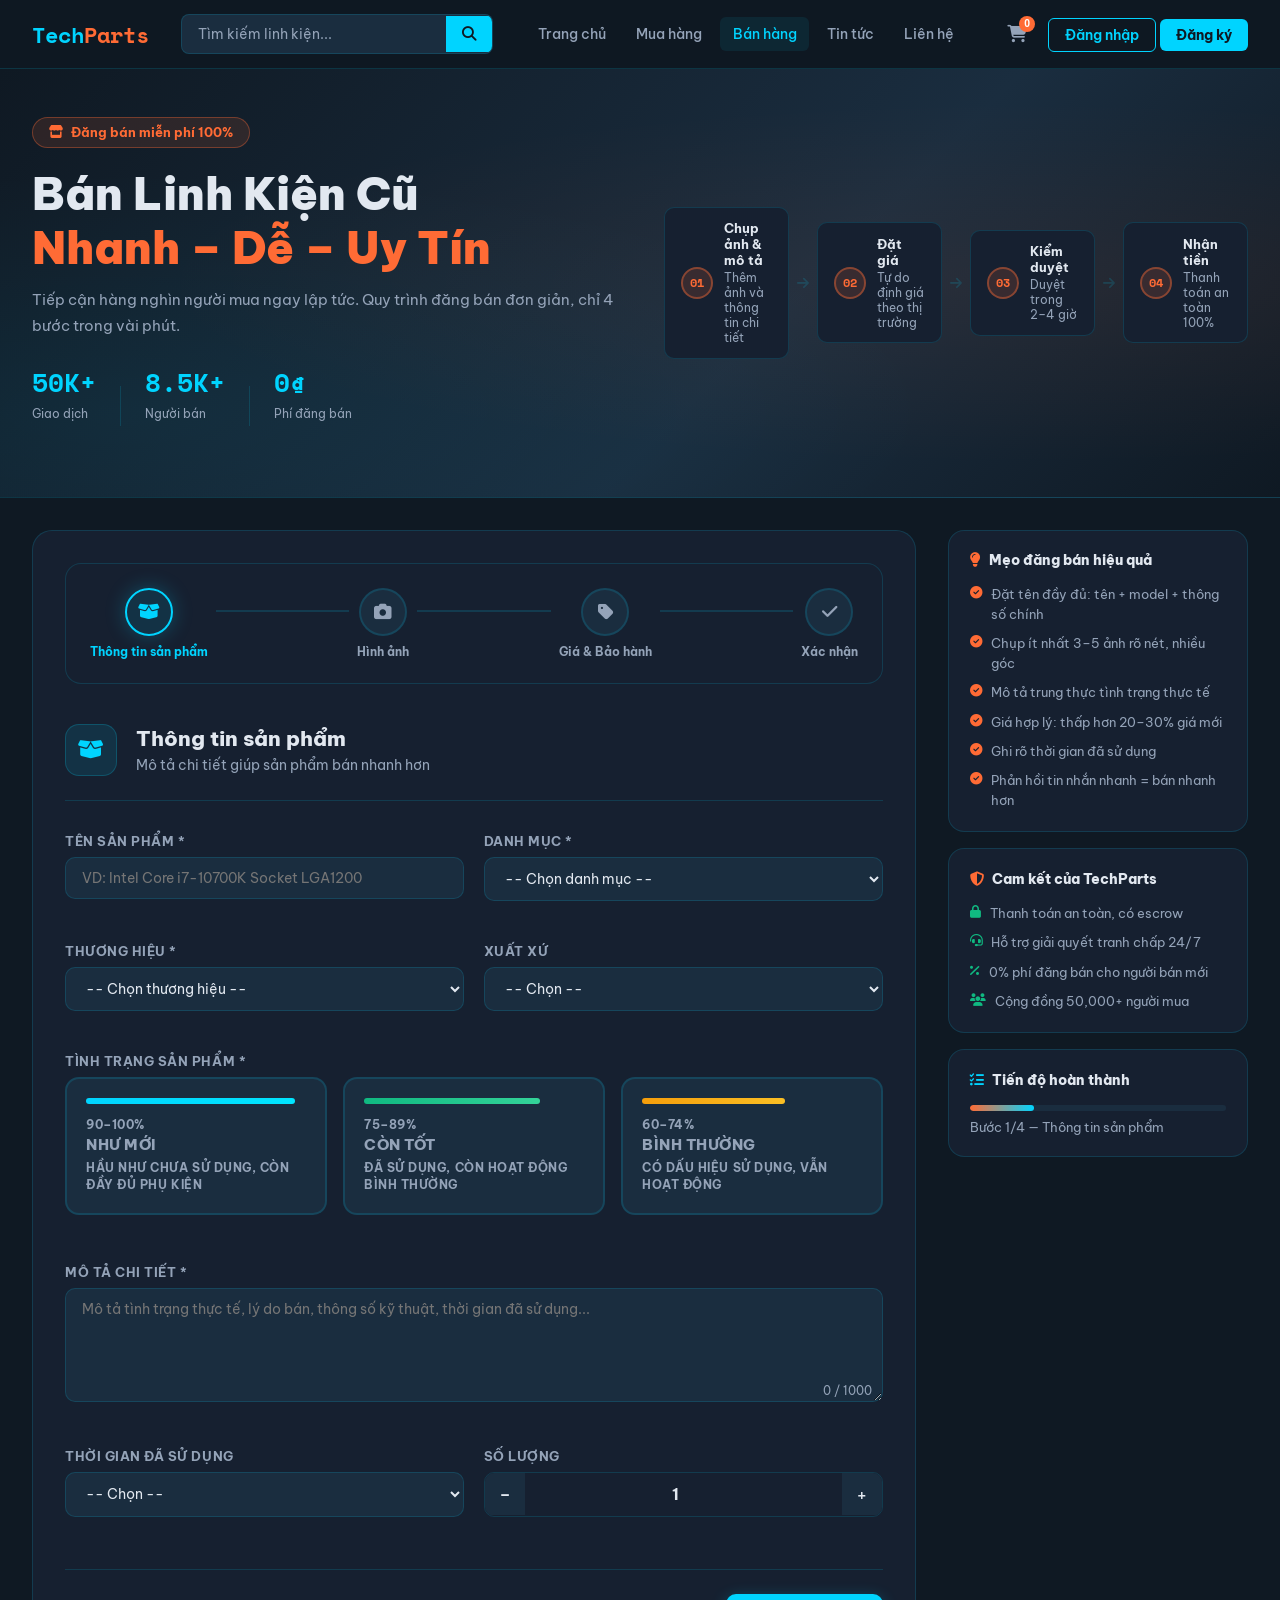
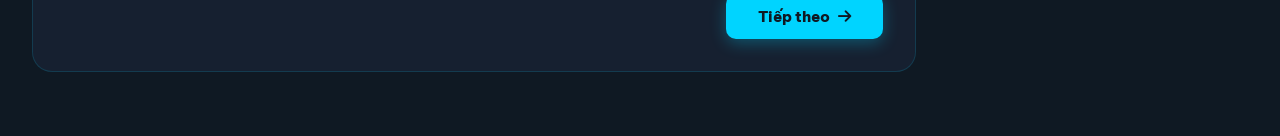
==== sell.html @ d85ce9ba "Add files via upload" ====
<!DOCTYPE html>
<html lang="vi">
<head>
  <meta charset="UTF-8">
  <meta name="viewport" content="width=device-width, initial-scale=1.0">
  <title>TechParts - Bán Hàng</title>
  <link href="https://fonts.googleapis.com/css2?family=Be+Vietnam+Pro:wght@300;400;500;600;700;800;900&family=Space+Mono:wght@400;700&display=swap" rel="stylesheet">
  <link rel="stylesheet" href="https://cdnjs.cloudflare.com/ajax/libs/font-awesome/6.4.0/css/all.min.css">
  <link rel="stylesheet" href="style.css">
  <link rel="stylesheet" href="sell.css">
</head>
<body>

<!-- TOAST -->
<div class="toast" id="toast">
  <i class="fas fa-check-circle toast-icon"></i>
  <span class="toast-text" id="toastText"></span>
</div>

<!-- HEADER -->
<header>
  <div class="header-inner">
    <a href="index.html" class="logo">Tech<span>Parts</span></a>
    <div class="search-bar">
      <input type="text" placeholder="Tìm kiếm linh kiện...">
      <button><i class="fas fa-search"></i></button>
    </div>
    <nav>
      <a href="index.html">Trang chủ</a>
      <a href="shop.html">Mua hàng</a>
      <a href="sell.html" class="active">Bán hàng</a>
      <a href="news.html">Tin tức</a>
      <a href="lien-he.html">Liên hệ</a>
    </nav>
    <div class="header-actions">
      <button class="cart-btn"><i class="fas fa-shopping-cart"></i><span class="cart-badge">0</span></button>
      <div id="authButtons">
        <a href="login.html" class="btn-outline">Đăng nhập</a>
        <a href="login.html?tab=register" class="btn-primary">Đăng ký</a>
      </div>
      <div id="userMenu" style="display:none;align-items:center;gap:0.8rem;">
        <div style="display:flex;align-items:center;gap:0.5rem;padding:0.4rem 0.9rem;background:rgba(0,212,255,0.08);border:1px solid var(--border);border-radius:8px;">
          <div style="width:28px;height:28px;border-radius:50%;background:var(--accent3);display:flex;align-items:center;justify-content:center;font-size:0.75rem;font-weight:700;color:white;" id="userAvatar">U</div>
          <span style="font-size:0.88rem;font-weight:600;" id="userName">User</span>
        </div>
        <button onclick="logout()" style="padding:0.45rem 1rem;border:1px solid rgba(239,68,68,0.5);border-radius:6px;background:none;color:#ef4444;font-family:inherit;font-size:0.85rem;font-weight:600;cursor:pointer;">
          <i class="fas fa-sign-out-alt"></i> Đăng xuất
        </button>
      </div>
    </div>
  </div>
</header>

<!-- HERO BANNER -->
<div class="sell-hero">
  <div class="sell-hero-inner">
    <div class="sell-hero-text">
      <div class="hero-badge"><i class="fas fa-store"></i> Đăng bán miễn phí 100%</div>
      <h1>Bán Linh Kiện Cũ<br><span>Nhanh – Dễ – Uy Tín</span></h1>
      <p>Tiếp cận hàng nghìn người mua ngay lập tức. Quy trình đăng bán đơn giản, chỉ 4 bước trong vài phút.</p>
      <div class="sell-hero-stats">
        <div class="sh-stat"><span>50K+</span><p>Giao dịch</p></div>
        <div class="sh-divider"></div>
        <div class="sh-stat"><span>8.5K+</span><p>Người bán</p></div>
        <div class="sh-divider"></div>
        <div class="sh-stat"><span>0₫</span><p>Phí đăng bán</p></div>
      </div>
    </div>
    <div class="sell-hero-steps">
      <div class="mini-step"><div class="ms-num">01</div><div><b>Chụp ảnh & mô tả</b><p>Thêm ảnh và thông tin chi tiết</p></div></div>
      <div class="ms-arrow"><i class="fas fa-arrow-right"></i></div>
      <div class="mini-step"><div class="ms-num">02</div><div><b>Đặt giá</b><p>Tự do định giá theo thị trường</p></div></div>
      <div class="ms-arrow"><i class="fas fa-arrow-right"></i></div>
      <div class="mini-step"><div class="ms-num">03</div><div><b>Kiểm duyệt</b><p>Duyệt trong 2–4 giờ</p></div></div>
      <div class="ms-arrow"><i class="fas fa-arrow-right"></i></div>
      <div class="mini-step"><div class="ms-num">04</div><div><b>Nhận tiền</b><p>Thanh toán an toàn 100%</p></div></div>
    </div>
  </div>
</div>

<!-- MAIN LAYOUT -->
<div class="sell-layout">

  <!-- FORM WRAPPER -->
  <div class="sell-form-wrap">

    <!-- STEP INDICATOR -->
    <div class="step-indicator">
      <div class="step-item active" id="step-ind-1">
        <div class="step-circle">
          <i class="fas fa-box-open"></i>
          <span class="step-num-label">1</span>
        </div>
        <span>Thông tin sản phẩm</span>
      </div>
      <div class="step-line" id="line-1"></div>
      <div class="step-item" id="step-ind-2">
        <div class="step-circle">
          <i class="fas fa-camera"></i>
          <span class="step-num-label">2</span>
        </div>
        <span>Hình ảnh</span>
      </div>
      <div class="step-line" id="line-2"></div>
      <div class="step-item" id="step-ind-3">
        <div class="step-circle">
          <i class="fas fa-tag"></i>
          <span class="step-num-label">3</span>
        </div>
        <span>Giá & Bảo hành</span>
      </div>
      <div class="step-line" id="line-3"></div>
      <div class="step-item" id="step-ind-4">
        <div class="step-circle">
          <i class="fas fa-check"></i>
          <span class="step-num-label">4</span>
        </div>
        <span>Xác nhận</span>
      </div>
    </div>

    <!-- ============================
         STEP 1: THÔNG TIN SẢN PHẨM
    ============================ -->
    <div class="sell-step" id="sellStep1">
      <div class="step-header">
        <div class="step-icon-wrap"><i class="fas fa-box-open"></i></div>
        <div>
          <h2>Thông tin sản phẩm</h2>
          <p>Mô tả chi tiết giúp sản phẩm bán nhanh hơn</p>
        </div>
      </div>

      <div class="form-row-2">
        <div class="sf-group" id="g-title">
          <label>Tên sản phẩm <span class="req">*</span></label>
          <input type="text" id="f-title" placeholder="VD: Intel Core i7-10700K Socket LGA1200" oninput="clearSFError('g-title'); updatePreview()">
          <span class="sf-error" id="e-title"></span>
        </div>
        <div class="sf-group" id="g-cat">
          <label>Danh mục <span class="req">*</span></label>
          <select id="f-cat" onchange="clearSFError('g-cat'); updatePreview()">
            <option value="">-- Chọn danh mục --</option>
            <option value="CPU">🔲 CPU / Bộ xử lý</option>
            <option value="RAM">🧩 RAM / Bộ nhớ</option>
            <option value="GPU">🖥️ Card màn hình</option>
            <option value="Mainboard">🔌 Mainboard</option>
            <option value="SSD">💾 SSD / HDD</option>
            <option value="Nguồn">⚡ Nguồn máy tính</option>
            <option value="Case">🗃️ Case / Vỏ máy</option>
            <option value="Tản nhiệt">❄️ Tản nhiệt</option>
            <option value="Màn hình">🖥 Màn hình</option>
            <option value="Khác">📦 Khác</option>
          </select>
          <span class="sf-error" id="e-cat"></span>
        </div>
      </div>

      <div class="form-row-2">
        <div class="sf-group" id="g-brand">
          <label>Thương hiệu <span class="req">*</span></label>
          <select id="f-brand" onchange="clearSFError('g-brand'); updatePreview()">
            <option value="">-- Chọn thương hiệu --</option>
            <option>Intel</option><option>AMD</option><option>NVIDIA</option>
            <option>ASUS</option><option>MSI</option><option>Gigabyte</option>
            <option>Kingston</option><option>Samsung</option><option>WD</option>
            <option>Seagate</option><option>Corsair</option><option>Crucial</option>
            <option>Cooler Master</option><option>Noctua</option><option>Khác</option>
          </select>
          <span class="sf-error" id="e-brand"></span>
        </div>
        <div class="sf-group" id="g-origin">
          <label>Xuất xứ</label>
          <select id="f-origin" onchange="updatePreview()">
            <option value="">-- Chọn --</option>
            <option>Mỹ</option><option>Nhật</option><option>Đài Loan</option>
            <option>Hàn Quốc</option><option>Trung Quốc</option><option>Khác</option>
          </select>
        </div>
      </div>

      <!-- Tình trạng -->
      <div class="sf-group" id="g-cond">
        <label>Tình trạng sản phẩm <span class="req">*</span></label>
        <div class="cond-options">
          <label class="cond-card" id="cond-like-new">
            <input type="radio" name="condition" value="like-new" onchange="selectCond(this)">
            <div class="cond-bar-preview great"></div>
            <span class="cond-pct">90–100%</span>
            <span class="cond-label">Như mới</span>
            <p>Hầu như chưa sử dụng, còn đầy đủ phụ kiện</p>
            <div class="cond-check"><i class="fas fa-check"></i></div>
          </label>
          <label class="cond-card" id="cond-good">
            <input type="radio" name="condition" value="good" onchange="selectCond(this)">
            <div class="cond-bar-preview good"></div>
            <span class="cond-pct">75–89%</span>
            <span class="cond-label">Còn tốt</span>
            <p>Đã sử dụng, còn hoạt động bình thường</p>
            <div class="cond-check"><i class="fas fa-check"></i></div>
          </label>
          <label class="cond-card" id="cond-fair">
            <input type="radio" name="condition" value="fair" onchange="selectCond(this)">
            <div class="cond-bar-preview fair"></div>
            <span class="cond-pct">60–74%</span>
            <span class="cond-label">Bình thường</span>
            <p>Có dấu hiệu sử dụng, vẫn hoạt động</p>
            <div class="cond-check"><i class="fas fa-check"></i></div>
          </label>
        </div>
        <span class="sf-error" id="e-cond"></span>
      </div>

      <!-- Mô tả -->
      <div class="sf-group" id="g-desc">
        <label>Mô tả chi tiết <span class="req">*</span></label>
        <div class="textarea-wrap">
          <textarea id="f-desc" rows="5" maxlength="1000"
            placeholder="Mô tả tình trạng thực tế, lý do bán, thông số kỹ thuật, thời gian đã sử dụng..."
            oninput="clearSFError('g-desc'); updateCharCount(); updatePreview()"></textarea>
          <span class="char-count" id="charCount">0 / 1000</span>
        </div>
        <span class="sf-error" id="e-desc"></span>
      </div>

      <!-- Thời gian sử dụng -->
      <div class="form-row-2">
        <div class="sf-group">
          <label>Thời gian đã sử dụng</label>
          <select id="f-used" onchange="updatePreview()">
            <option value="">-- Chọn --</option>
            <option>Dưới 1 tháng</option><option>1–3 tháng</option>
            <option>3–6 tháng</option><option>6–12 tháng</option>
            <option>1–2 năm</option><option>Trên 2 năm</option>
          </select>
        </div>
        <div class="sf-group">
          <label>Số lượng</label>
          <div class="qty-wrap">
            <button type="button" onclick="changeQty(-1)">−</button>
            <input type="number" id="f-qty" value="1" min="1" max="99" readonly>
            <button type="button" onclick="changeQty(1)">+</button>
          </div>
        </div>
      </div>

      <div class="step-actions">
        <div></div>
        <button class="btn-next" onclick="goStep(2)">Tiếp theo <i class="fas fa-arrow-right"></i></button>
      </div>
    </div>

    <!-- ============================
         STEP 2: HÌNH ẢNH
    ============================ -->
    <div class="sell-step hidden" id="sellStep2">
      <div class="step-header">
        <div class="step-icon-wrap orange"><i class="fas fa-camera"></i></div>
        <div>
          <h2>Hình ảnh sản phẩm</h2>
          <p>Ảnh rõ nét giúp tăng tỉ lệ bán hàng lên 3 lần</p>
        </div>
      </div>

      <div class="upload-area" id="uploadArea" onclick="document.getElementById('fileInput').click()"
           ondragover="event.preventDefault();this.classList.add('dragging')"
           ondragleave="this.classList.remove('dragging')"
           ondrop="handleDrop(event)">
        <i class="fas fa-cloud-upload-alt"></i>
        <h3>Kéo thả ảnh vào đây</h3>
        <p>hoặc click để chọn file</p>
        <span class="upload-hint">PNG, JPG, WEBP — Tối đa 5 ảnh, mỗi ảnh &lt; 5MB</span>
        <input type="file" id="fileInput" multiple accept="image/*" style="display:none" onchange="handleFileSelect(event)">
      </div>

      <div class="photo-tips">
        <div class="tip-item"><i class="fas fa-sun"></i><span>Chụp nơi sáng</span></div>
        <div class="tip-item"><i class="fas fa-expand"></i><span>Chụp toàn cảnh</span></div>
        <div class="tip-item"><i class="fas fa-search-plus"></i><span>Cận cảnh chi tiết</span></div>
        <div class="tip-item"><i class="fas fa-exclamation-triangle"></i><span>Chụp điểm lỗi (nếu có)</span></div>
      </div>

      <!-- Emoji picker thay thế upload thực -->
      <div class="emoji-picker-section">
        <p class="emoji-picker-label">Hoặc chọn icon đại diện cho sản phẩm:</p>
        <div class="emoji-grid" id="emojiGrid"></div>
      </div>

      <div class="image-preview-grid" id="imagePreviewGrid"></div>

      <div class="step-actions">
        <button class="btn-back" onclick="goStep(1)"><i class="fas fa-arrow-left"></i> Quay lại</button>
        <button class="btn-next" onclick="goStep(3)">Tiếp theo <i class="fas fa-arrow-right"></i></button>
      </div>
    </div>

    <!-- ============================
         STEP 3: GIÁ & BẢO HÀNH
    ============================ -->
    <div class="sell-step hidden" id="sellStep3">
      <div class="step-header">
        <div class="step-icon-wrap green"><i class="fas fa-tag"></i></div>
        <div>
          <h2>Giá bán & Bảo hành</h2>
          <p>Đặt giá hợp lý để bán nhanh hơn</p>
        </div>
      </div>

      <!-- Gợi ý giá thị trường -->
      <div class="market-price-box" id="marketPriceBox" style="display:none;">
        <div class="mp-label"><i class="fas fa-chart-line"></i> Giá thị trường tham khảo</div>
        <div class="mp-range">
          <span id="mpLow">—</span>
          <div class="mp-bar">
            <div class="mp-fill" id="mpFill"></div>
            <div class="mp-thumb" id="mpThumb"></div>
          </div>
          <span id="mpHigh">—</span>
        </div>
        <p id="mpHint" class="mp-hint"></p>
      </div>

      <div class="form-row-2">
        <div class="sf-group" id="g-price">
          <label>Giá bán <span class="req">*</span></label>
          <div class="price-input-wrap">
            <input type="number" id="f-price" placeholder="0" min="0"
              oninput="clearSFError('g-price'); formatPriceInput(); updatePreview(); updateMarketHint()">
            <span class="price-unit">₫</span>
          </div>
          <span class="price-formatted" id="priceFormatted"></span>
          <span class="sf-error" id="e-price"></span>
        </div>
        <div class="sf-group">
          <label>Giá gốc (không bắt buộc)</label>
          <div class="price-input-wrap">
            <input type="number" id="f-oldprice" placeholder="0" min="0" oninput="formatOldPriceInput(); updatePreview()">
            <span class="price-unit">₫</span>
          </div>
          <span class="price-formatted" id="oldPriceFormatted"></span>
        </div>
      </div>

      <!-- Thương lượng -->
      <label class="toggle-option">
        <input type="checkbox" id="f-negotiate" onchange="updatePreview()">
        <span class="toggle-slider"></span>
        <span>Cho phép thương lượng giá</span>
      </label>

      <div class="form-row-2" style="margin-top:1.5rem;">
        <div class="sf-group" id="g-warranty">
          <label>Bảo hành còn lại <span class="req">*</span></label>
          <select id="f-warranty" onchange="clearSFError('g-warranty'); updatePreview()">
            <option value="">-- Chọn --</option>
            <option value="0">Không bảo hành</option>
            <option value="1">1 tháng</option>
            <option value="2">2 tháng</option>
            <option value="3">3 tháng</option>
            <option value="6">6 tháng</option>
            <option value="12">12 tháng</option>
          </select>
          <span class="sf-error" id="e-warranty"></span>
        </div>
        <div class="sf-group">
          <label>Hình thức giao hàng</label>
          <div class="ship-options">
            <label class="ship-opt active" id="ship-both">
              <input type="radio" name="shipping" value="both" checked onchange="selectShip(this)">
              <i class="fas fa-handshake"></i> Gặp trực tiếp & Ship
            </label>
            <label class="ship-opt" id="ship-direct">
              <input type="radio" name="shipping" value="direct" onchange="selectShip(this)">
              <i class="fas fa-map-marker-alt"></i> Gặp trực tiếp
            </label>
            <label class="ship-opt" id="ship-ship">
              <input type="radio" name="shipping" value="ship" onchange="selectShip(this)">
              <i class="fas fa-truck"></i> Ship toàn quốc
            </label>
          </div>
        </div>
      </div>

      <!-- Địa điểm -->
      <div class="form-row-2">
        <div class="sf-group" id="g-city">
          <label>Tỉnh / Thành phố <span class="req">*</span></label>
          <select id="f-city" onchange="clearSFError('g-city'); updatePreview()">
            <option value="">-- Chọn --</option>
            <option>Hà Nội</option><option>TP. Hồ Chí Minh</option>
            <option>Đà Nẵng</option><option>Cần Thơ</option>
            <option>Hải Phòng</option><option>Bình Dương</option>
            <option>Đồng Nai</option><option>Khác</option>
          </select>
          <span class="sf-error" id="e-city"></span>
        </div>
        <div class="sf-group">
          <label>Quận / Huyện</label>
          <input type="text" id="f-district" placeholder="VD: Quận 1, Cầu Giấy..." oninput="updatePreview()">
        </div>
      </div>

      <!-- Liên hệ -->
      <div class="sf-group" id="g-phone">
        <label>Số điện thoại liên hệ <span class="req">*</span></label>
        <div class="input-with-icon">
          <i class="fas fa-phone"></i>
          <input type="tel" id="f-phone" placeholder="0901 234 567" oninput="clearSFError('g-phone')">
        </div>
        <span class="sf-error" id="e-phone"></span>
      </div>

      <div class="step-actions">
        <button class="btn-back" onclick="goStep(2)"><i class="fas fa-arrow-left"></i> Quay lại</button>
        <button class="btn-next" onclick="goStep(4)">Xem trước & Đăng <i class="fas fa-arrow-right"></i></button>
      </div>
    </div>

    <!-- ============================
         STEP 4: XÁC NHẬN / PREVIEW
    ============================ -->
    <div class="sell-step hidden" id="sellStep4">
      <div class="step-header">
        <div class="step-icon-wrap purple"><i class="fas fa-eye"></i></div>
        <div>
          <h2>Xem trước & Xác nhận</h2>
          <p>Kiểm tra lại thông tin trước khi đăng bán</p>
        </div>
      </div>

      <!-- Preview card -->
      <div class="preview-section">
        <h3 class="preview-title"><i class="fas fa-store"></i> Tin đăng của bạn sẽ hiển thị như thế này:</h3>
        <div class="preview-card" id="previewCard">
          <div class="preview-card-img" id="pvImg">📦</div>
          <div class="preview-card-body">
            <div class="preview-cat" id="pvCat">Danh mục</div>
            <div class="preview-name" id="pvName">Tên sản phẩm</div>
            <div class="preview-specs" id="pvSpecs"></div>
            <div class="preview-footer">
              <div>
                <div class="preview-price" id="pvPrice">—</div>
                <div class="preview-old-price" id="pvOldPrice"></div>
              </div>
              <div class="preview-badge-wrap">
                <span class="preview-badge" id="pvCondBadge">—</span>
                <span class="preview-badge blue" id="pvWarranty"></span>
              </div>
            </div>
          </div>
        </div>
      </div>

      <!-- Summary -->
      <div class="confirm-summary">
        <div class="cs-row"><span><i class="fas fa-box"></i> Tên sản phẩm</span><strong id="cs-title">—</strong></div>
        <div class="cs-row"><span><i class="fas fa-th-large"></i> Danh mục</span><strong id="cs-cat">—</strong></div>
        <div class="cs-row"><span><i class="fas fa-award"></i> Thương hiệu</span><strong id="cs-brand">—</strong></div>
        <div class="cs-row"><span><i class="fas fa-heartbeat"></i> Tình trạng</span><strong id="cs-cond">—</strong></div>
        <div class="cs-row"><span><i class="fas fa-tag"></i> Giá bán</span><strong id="cs-price" style="color:var(--accent2);">—</strong></div>
        <div class="cs-row"><span><i class="fas fa-shield-alt"></i> Bảo hành</span><strong id="cs-warranty">—</strong></div>
        <div class="cs-row"><span><i class="fas fa-map-marker-alt"></i> Địa điểm</span><strong id="cs-city">—</strong></div>
        <div class="cs-row"><span><i class="fas fa-truck"></i> Giao hàng</span><strong id="cs-ship">—</strong></div>
      </div>

      <!-- Terms -->
      <label class="terms-confirm" id="g-terms">
        <input type="checkbox" id="f-terms" onchange="clearSFError('g-terms')">
        <span class="checkmark-box"></span>
        Tôi xác nhận thông tin đúng sự thật và đồng ý với
        <a href="#">Điều khoản đăng bán</a> của TechParts
      </label>
      <span class="sf-error" id="e-terms"></span>

      <div class="step-actions">
        <button class="btn-back" onclick="goStep(3)"><i class="fas fa-arrow-left"></i> Quay lại</button>
        <button class="btn-submit-sell" id="btnSubmitSell" onclick="submitListing()">
          <span class="btn-text"><i class="fas fa-paper-plane"></i> Đăng tin ngay</span>
          <span class="btn-loader" style="display:none;"><i class="fas fa-spinner fa-spin"></i> Đang đăng...</span>
        </button>
      </div>
    </div>

    <!-- ============================
         STEP 5: THÀNH CÔNG
    ============================ -->
    <div class="sell-step hidden" id="sellStep5">
      <div class="success-state">
        <div class="success-ring">
          <i class="fas fa-check"></i>
        </div>
        <h2>Đăng tin thành công! 🎉</h2>
        <p>Tin đăng của bạn đang được kiểm duyệt. Chúng tôi sẽ thông báo trong <strong>2–4 giờ</strong>.</p>
        <div class="success-info-box">
          <div class="sib-row"><i class="fas fa-hashtag"></i> Mã tin: <strong id="listingCode">TP-000000</strong></div>
          <div class="sib-row"><i class="fas fa-box"></i> Sản phẩm: <strong id="listingTitle">—</strong></div>
          <div class="sib-row"><i class="fas fa-tag"></i> Giá: <strong id="listingPrice">—</strong></div>
          <div class="sib-row"><i class="fas fa-clock"></i> Dự kiến duyệt: <strong>Trong 2–4 giờ</strong></div>
        </div>
        <div class="success-actions">
          <a href="sell.html" class="btn-next" style="text-decoration:none;">
            <i class="fas fa-plus"></i> Đăng tin khác
          </a>
          <a href="shop.html" class="btn-back" style="text-decoration:none;">
            <i class="fas fa-store"></i> Xem cửa hàng
          </a>
        </div>
      </div>
    </div>

  </div><!-- /sell-form-wrap -->

  <!-- SIDEBAR TIPS -->
  <aside class="sell-tips">
    <div class="tips-card">
      <h4><i class="fas fa-lightbulb"></i> Mẹo đăng bán hiệu quả</h4>
      <ul class="tips-list">
        <li><i class="fas fa-check-circle"></i> Đặt tên đầy đủ: tên + model + thông số chính</li>
        <li><i class="fas fa-check-circle"></i> Chụp ít nhất 3–5 ảnh rõ nét, nhiều góc</li>
        <li><i class="fas fa-check-circle"></i> Mô tả trung thực tình trạng thực tế</li>
        <li><i class="fas fa-check-circle"></i> Giá hợp lý: thấp hơn 20–30% giá mới</li>
        <li><i class="fas fa-check-circle"></i> Ghi rõ thời gian đã sử dụng</li>
        <li><i class="fas fa-check-circle"></i> Phản hồi tin nhắn nhanh = bán nhanh hơn</li>
      </ul>
    </div>

    <div class="tips-card" style="margin-top:1rem;">
      <h4><i class="fas fa-shield-alt"></i> Cam kết của TechParts</h4>
      <ul class="tips-list">
        <li><i class="fas fa-lock" style="color:var(--success);"></i> Thanh toán an toàn, có escrow</li>
        <li><i class="fas fa-headset" style="color:var(--success);"></i> Hỗ trợ giải quyết tranh chấp 24/7</li>
        <li><i class="fas fa-percent" style="color:var(--success);"></i> 0% phí đăng bán cho người bán mới</li>
        <li><i class="fas fa-users" style="color:var(--success);"></i> Cộng đồng 50,000+ người mua</li>
      </ul>
    </div>

    <!-- Progress tracker -->
    <div class="tips-card progress-tracker" style="margin-top:1rem;" id="progressTracker">
      <h4><i class="fas fa-tasks"></i> Tiến độ hoàn thành</h4>
      <div class="progress-bar-wrap">
        <div class="progress-bar-fill" id="progressFill" style="width:25%"></div>
      </div>
      <p id="progressLabel" style="font-size:0.8rem;color:var(--text-muted);margin-top:0.5rem;">Bước 1/4 — Thông tin sản phẩm</p>
    </div>
  </aside>

</div><!-- /sell-layout -->

<script src="sell.js"></script>
</body>
</html>
---- style.css ----
:root {
  --primary: #0f1923;
  --secondary: #1a2d3f;
  --accent: #00d4ff;
  --accent2: #ff6b35;
  --accent3: #7c3aed;
  --text: #e2e8f0;
  --text-muted: #94a3b8;
  --card: #162030;
  --border: rgba(0,212,255,0.15);
  --success: #10b981;
  --warning: #f59e0b;
}

* { margin: 0; padding: 0; box-sizing: border-box; }

body {
  font-family: 'Be Vietnam Pro', sans-serif;
  background: var(--primary);
  color: var(--text);
  overflow-x: hidden;
}

/* ========================
   HEADER
======================== */
header {
  position: sticky; top: 0; z-index: 1000;
  background: rgba(15,25,35,0.95);
  backdrop-filter: blur(20px);
  border-bottom: 1px solid var(--border);
  padding: 0 2rem;
}
.header-inner {
  max-width: 1400px; margin: 0 auto;
  display: flex; align-items: center; gap: 2rem;
  height: 68px;
}
.logo {
  font-family: 'Space Mono', monospace;
  font-size: 1.4rem; font-weight: 700;
  color: var(--accent); white-space: nowrap;
  text-decoration: none;
}
.logo span { color: var(--accent2); }

.search-bar {
  flex: 1; max-width: 480px;
  display: flex; align-items: center;
  background: var(--secondary);
  border: 1px solid var(--border);
  border-radius: 8px; overflow: hidden;
}
.search-bar input {
  flex: 1; padding: 0.6rem 1rem;
  background: none; border: none; outline: none;
  color: var(--text); font-family: inherit; font-size: 0.9rem;
}
.search-bar input::placeholder { color: var(--text-muted); }
.search-bar button {
  padding: 0.6rem 1rem;
  background: var(--accent); border: none; cursor: pointer;
  color: var(--primary); font-size: 0.9rem;
}
.search-bar button:hover { background: #00b8d9; }

nav { display: flex; gap: 0.3rem; margin-left: auto; }
nav a {
  padding: 0.5rem 0.8rem;
  color: var(--text-muted); text-decoration: none;
  font-size: 0.88rem; font-weight: 500;
  border-radius: 6px; transition: all 0.2s;
  white-space: nowrap;
}
nav a:hover, nav a.active { color: var(--accent); background: rgba(0,212,255,0.08); }

.header-actions { display: flex; gap: 0.8rem; align-items: center; }
.btn-outline {
  padding: 0.45rem 1rem;
  border: 1px solid var(--accent); border-radius: 6px;
  color: var(--accent); background: none; cursor: pointer;
  font-family: inherit; font-size: 0.85rem; font-weight: 600;
  transition: all 0.2s; text-decoration: none;
}
.btn-outline:hover { background: var(--accent); color: var(--primary); }
.btn-primary {
  padding: 0.45rem 1rem;
  background: var(--accent); border: none; border-radius: 6px;
  color: var(--primary); cursor: pointer;
  font-family: inherit; font-size: 0.85rem; font-weight: 700;
  transition: all 0.2s; text-decoration: none;
}
.btn-primary:hover { background: #00b8d9; transform: translateY(-1px); }

.cart-btn {
  position: relative; padding: 0.5rem;
  background: none; border: none; cursor: pointer;
  color: var(--text-muted); font-size: 1.1rem;
  transition: color 0.2s;
}
.cart-btn:hover { color: var(--accent); }
.cart-badge {
  position: absolute; top: 0; right: 0;
  background: var(--accent2); color: white;
  font-size: 0.65rem; font-weight: 700;
  width: 16px; height: 16px; border-radius: 50%;
  display: flex; align-items: center; justify-content: center;
}

/* ========================
   HERO
======================== */
.hero {
  background: linear-gradient(135deg, #0f1923 0%, #1a2d3f 50%, #0f1923 100%);
  padding: 5rem 2rem;
  position: relative; overflow: hidden;
}
.hero::before {
  content: '';
  position: absolute; inset: 0;
  background: radial-gradient(ellipse at 70% 50%, rgba(0,212,255,0.08) 0%, transparent 70%),
              radial-gradient(ellipse at 20% 80%, rgba(124,58,237,0.06) 0%, transparent 60%);
}
.hero-grid {
  max-width: 1400px; margin: 0 auto;
  display: grid; grid-template-columns: 1fr 1fr; gap: 4rem;
  align-items: center; position: relative;
}
.hero-badge {
  display: inline-flex; align-items: center; gap: 0.5rem;
  padding: 0.4rem 0.9rem;
  background: rgba(0,212,255,0.1); border: 1px solid rgba(0,212,255,0.3);
  border-radius: 20px; font-size: 0.8rem; color: var(--accent);
  margin-bottom: 1.5rem; font-weight: 600;
}
.hero h1 {
  font-size: clamp(2rem, 4vw, 3.2rem);
  font-weight: 900; line-height: 1.15;
  margin-bottom: 1.2rem;
}
.hero h1 .highlight {
  color: var(--accent);
  text-shadow: 0 0 30px rgba(0,212,255,0.4);
}
.hero p {
  color: var(--text-muted); font-size: 1rem;
  line-height: 1.7; margin-bottom: 2rem;
}
.hero-ctas { display: flex; gap: 1rem; flex-wrap: wrap; }
.btn-hero-primary {
  padding: 0.85rem 2rem;
  background: var(--accent); border: none; border-radius: 8px;
  color: var(--primary); font-family: inherit;
  font-size: 0.95rem; font-weight: 700; cursor: pointer;
  transition: all 0.3s;
  box-shadow: 0 0 20px rgba(0,212,255,0.3);
}
.btn-hero-primary:hover { transform: translateY(-2px); box-shadow: 0 0 30px rgba(0,212,255,0.5); }
.btn-hero-secondary {
  padding: 0.85rem 2rem;
  background: none; border: 1px solid rgba(255,255,255,0.2); border-radius: 8px;
  color: var(--text); font-family: inherit;
  font-size: 0.95rem; font-weight: 600; cursor: pointer;
  transition: all 0.3s;
}
.btn-hero-secondary:hover { border-color: var(--accent); color: var(--accent); }

.hero-stats { display: flex; gap: 2.5rem; margin-top: 2.5rem; }
.stat-item h3 {
  font-size: 1.8rem; font-weight: 900;
  color: var(--accent); font-family: 'Space Mono', monospace;
}
.stat-item p { font-size: 0.8rem; color: var(--text-muted); margin-top: 0.2rem; }

.hero-visual { display: grid; grid-template-columns: 1fr 1fr; gap: 1rem; }
.hero-card {
  background: var(--card);
  border: 1px solid var(--border);
  border-radius: 12px; padding: 1.5rem;
  transition: all 0.3s; cursor: pointer;
  animation: floatCard 4s ease-in-out infinite;
}
.hero-card:nth-child(2) { animation-delay: 1s; margin-top: 1.5rem; }
.hero-card:nth-child(3) { animation-delay: 2s; }
.hero-card:nth-child(4) { animation-delay: 3s; margin-top: 1.5rem; }
.hero-card:hover { border-color: var(--accent); transform: translateY(-4px); animation: none; }

@keyframes floatCard {
  0%, 100% { transform: translateY(0); }
  50% { transform: translateY(-6px); }
}

.hcard-icon {
  width: 48px; height: 48px; border-radius: 10px;
  display: flex; align-items: center; justify-content: center;
  font-size: 1.3rem; margin-bottom: 0.8rem;
}
.hcard-icon.blue   { background: rgba(0,212,255,0.1);   color: var(--accent); }
.hcard-icon.orange { background: rgba(255,107,53,0.1);  color: var(--accent2); }
.hcard-icon.purple { background: rgba(124,58,237,0.1);  color: var(--accent3); }
.hcard-icon.green  { background: rgba(16,185,129,0.1);  color: var(--success); }
.hero-card h4 { font-size: 0.9rem; font-weight: 700; margin-bottom: 0.3rem; }
.hero-card p  { font-size: 0.78rem; color: var(--text-muted); }

/* ========================
   SECTIONS (shared)
======================== */
.section { padding: 4rem 2rem; }
.section-inner { max-width: 1400px; margin: 0 auto; }
.section-header {
  display: flex; align-items: flex-end;
  justify-content: space-between; margin-bottom: 2rem;
}
.section-title { font-size: 1.5rem; font-weight: 800; }
.section-title span { color: var(--accent); }
.section-sub { color: var(--text-muted); font-size: 0.88rem; margin-top: 0.3rem; }
.view-all {
  color: var(--accent); font-size: 0.88rem; font-weight: 600;
  text-decoration: none; display: flex; align-items: center; gap: 0.4rem;
}
.view-all:hover { text-decoration: underline; }

/* ========================
   CATEGORIES
======================== */
.categories-grid {
  display: grid;
  grid-template-columns: repeat(8, 1fr);
  gap: 1rem;
}
.cat-card {
  background: var(--card);
  border: 1px solid var(--border);
  border-radius: 12px; padding: 1.2rem 0.8rem;
  text-align: center; cursor: pointer;
  transition: all 0.3s; text-decoration: none; color: var(--text);
}
.cat-card:hover { border-color: var(--accent); transform: translateY(-4px); background: rgba(0,212,255,0.05); }
.cat-icon { font-size: 1.8rem; margin-bottom: 0.7rem; display: block; transition: transform 0.3s; }
.cat-card:hover .cat-icon { transform: scale(1.2); }
.cat-card h4 { font-size: 0.8rem; font-weight: 700; margin-bottom: 0.2rem; }
.cat-card p  { font-size: 0.72rem; color: var(--text-muted); }

/* ========================
   FILTER BAR
======================== */
.filter-section { padding: 0 2rem 1rem; }
.filter-inner { max-width: 1400px; margin: 0 auto; }
.filter-bar {
  display: flex; gap: 0.8rem; flex-wrap: wrap;
  align-items: center; padding: 1rem 1.5rem;
  background: var(--card); border: 1px solid var(--border);
  border-radius: 12px;
}
.filter-label { font-size: 0.85rem; font-weight: 700; color: var(--text-muted); }
.filter-chip {
  padding: 0.4rem 1rem;
  background: var(--secondary); border: 1px solid var(--border);
  border-radius: 20px; font-size: 0.82rem; font-weight: 600;
  color: var(--text-muted); cursor: pointer; transition: all 0.2s;
}
.filter-chip:hover, .filter-chip.active {
  background: rgba(0,212,255,0.1); border-color: var(--accent); color: var(--accent);
}
.filter-select {
  padding: 0.4rem 1rem; background: var(--secondary);
  border: 1px solid var(--border); border-radius: 20px;
  color: var(--text); font-family: inherit; font-size: 0.82rem;
  cursor: pointer; outline: none; margin-left: auto;
}

/* ========================
   PRODUCT CARDS
======================== */
.products-grid {
  display: grid;
  grid-template-columns: repeat(4, 1fr);
  gap: 1.2rem;
}

.product-card {
  background: var(--card);
  border: 1px solid var(--border);
  border-radius: 14px; overflow: hidden;
  transition: all 0.3s; cursor: pointer;
  position: relative;
}
.product-card:hover {
  border-color: var(--accent);
  transform: translateY(-4px);
  box-shadow: 0 12px 40px rgba(0,0,0,0.4);
}

.product-badge {
  position: absolute; top: 0.8rem; left: 0.8rem;
  padding: 0.25rem 0.6rem; border-radius: 6px;
  font-size: 0.7rem; font-weight: 700; z-index: 2;
}
.badge-hot  { background: var(--accent2); color: white; }
.badge-new  { background: var(--success);  color: white; }
.badge-sale { background: var(--accent3);  color: white; }

.product-fav {
  position: absolute; top: 0.8rem; right: 0.8rem;
  width: 32px; height: 32px; border-radius: 50%;
  background: rgba(0,0,0,0.5); border: none; cursor: pointer;
  color: var(--text-muted); font-size: 0.85rem;
  display: flex; align-items: center; justify-content: center;
  transition: all 0.2s; z-index: 2;
}
.product-fav:hover,
.product-fav.active { color: #ef4444; background: rgba(239,68,68,0.15); }

.product-img {
  height: 180px;
  background: var(--secondary);
  display: flex; align-items: center; justify-content: center;
  font-size: 4rem; position: relative; overflow: hidden;
}
.product-img::after {
  content: '';
  position: absolute; inset: 0;
  background: linear-gradient(to bottom, transparent 50%, rgba(22,32,48,0.5));
}
.product-img-overlay {
  position: absolute; inset: 0;
  background: rgba(0,212,255,0.05);
  opacity: 0; transition: opacity 0.3s;
  display: flex; align-items: center; justify-content: center;
  z-index: 1;
}
.product-card:hover .product-img-overlay { opacity: 1; }
.quick-view-btn {
  padding: 0.5rem 1.2rem;
  background: var(--accent); border: none; border-radius: 6px;
  color: var(--primary); font-family: inherit; font-size: 0.82rem; font-weight: 700;
  cursor: pointer; transform: translateY(10px); transition: transform 0.3s;
}
.product-card:hover .quick-view-btn { transform: translateY(0); }

.product-info { padding: 1rem; }
.product-category {
  font-size: 0.72rem; color: var(--accent); font-weight: 700;
  text-transform: uppercase; letter-spacing: 0.05em; margin-bottom: 0.4rem;
}
.product-name  { font-size: 0.92rem; font-weight: 700; margin-bottom: 0.5rem; line-height: 1.4; }
.product-specs { display: flex; gap: 0.5rem; flex-wrap: wrap; margin-bottom: 0.8rem; }
.spec-tag {
  padding: 0.2rem 0.5rem;
  background: var(--secondary); border-radius: 4px;
  font-size: 0.7rem; color: var(--text-muted);
}
.product-condition { display: flex; align-items: center; gap: 0.3rem; margin-bottom: 0.8rem; }
.condition-bar {
  flex: 1; height: 4px; background: var(--secondary); border-radius: 2px; overflow: hidden;
}
.condition-fill        { height: 100%; border-radius: 2px; }
.condition-fill.good   { background: var(--success); width: 85%; }
.condition-fill.fair   { background: var(--warning); width: 60%; }
.condition-fill.great  { background: var(--accent);  width: 95%; }
.condition-text { font-size: 0.72rem; color: var(--text-muted); white-space: nowrap; }

.product-footer {
  display: flex; align-items: center; justify-content: space-between;
  padding-top: 0.8rem; border-top: 1px solid var(--border);
}
.product-price     { font-size: 1.1rem; font-weight: 800; color: var(--accent2); font-family: 'Space Mono', monospace; }
.product-price-old { font-size: 0.78rem; color: var(--text-muted); text-decoration: line-through; }
.add-cart-btn {
  width: 36px; height: 36px; border-radius: 8px;
  background: rgba(0,212,255,0.1); border: 1px solid var(--accent);
  color: var(--accent); cursor: pointer; font-size: 0.9rem;
  display: flex; align-items: center; justify-content: center;
  transition: all 0.2s;
}
.add-cart-btn:hover { background: var(--accent); color: var(--primary); }

.product-seller {
  display: flex; align-items: center; gap: 0.5rem;
  padding: 0.6rem 1rem;
  background: rgba(0,0,0,0.2); border-top: 1px solid var(--border);
}
.seller-avatar {
  width: 22px; height: 22px; border-radius: 50%;
  background: var(--accent3);
  display: flex; align-items: center; justify-content: center;
  font-size: 0.65rem; font-weight: 700; color: white;
}
.seller-name   { font-size: 0.75rem; color: var(--text-muted); }
.seller-rating { margin-left: auto; font-size: 0.72rem; color: var(--warning); }

/* ========================
   BANNER
======================== */
.banner-section { padding: 2rem 2rem; }
.banner-grid {
  max-width: 1400px; margin: 0 auto;
  display: grid; grid-template-columns: 2fr 1fr; gap: 1.2rem;
}
.banner-main {
  background: linear-gradient(135deg, #1a2d3f, #0f2030);
  border: 1px solid var(--border); border-radius: 16px;
  padding: 2.5rem; position: relative; overflow: hidden;
}
.banner-main::before {
  content: '';
  position: absolute; right: -30px; top: -30px;
  width: 250px; height: 250px; border-radius: 50%;
  background: radial-gradient(circle, rgba(0,212,255,0.12), transparent 70%);
}
.banner-main h2 { font-size: 1.8rem; font-weight: 900; margin-bottom: 0.5rem; }
.banner-main h2 span { color: var(--accent2); }
.banner-main p { color: var(--text-muted); margin-bottom: 1.5rem; font-size: 0.9rem; }

.countdown { display: flex; gap: 1rem; margin-bottom: 1.5rem; }
.cd-item { text-align: center; }
.cd-num {
  background: var(--primary); border: 1px solid var(--border); border-radius: 8px;
  padding: 0.5rem 0.9rem; font-size: 1.5rem; font-weight: 900;
  font-family: 'Space Mono', monospace; color: var(--accent);
  display: block;
}
.cd-label { font-size: 0.68rem; color: var(--text-muted); margin-top: 0.3rem; display: block; }

.banner-side   { display: flex; flex-direction: column; gap: 1.2rem; }
.banner-small  {
  flex: 1; border-radius: 12px; padding: 1.5rem;
  border: 1px solid var(--border); position: relative; overflow: hidden;
}
.banner-small.purple { background: linear-gradient(135deg, rgba(124,58,237,0.2), rgba(124,58,237,0.05)); border-color: rgba(124,58,237,0.3); }
.banner-small.orange { background: linear-gradient(135deg, rgba(255,107,53,0.2), rgba(255,107,53,0.05)); border-color: rgba(255,107,53,0.3); }
.banner-small h3 { font-size: 1rem; font-weight: 800; margin-bottom: 0.3rem; }
.banner-small p  { font-size: 0.78rem; color: var(--text-muted); margin-bottom: 1rem; }

.btn-sm {
  padding: 0.4rem 1rem; border-radius: 6px;
  font-family: inherit; font-size: 0.8rem; font-weight: 700; cursor: pointer;
  transition: all 0.2s; border: none;
}
.btn-sm.purple { background: var(--accent3); color: white; }
.btn-sm.orange { background: var(--accent2); color: white; }
.btn-sm:hover  { opacity: 0.85; transform: translateY(-1px); }

/* ========================
   MODAL
======================== */
.modal-overlay {
  display: none; position: fixed; inset: 0; z-index: 2000;
  background: rgba(0,0,0,0.8); backdrop-filter: blur(8px);
  align-items: center; justify-content: center; padding: 1rem;
}
.modal-overlay.active { display: flex; }
.modal {
  background: var(--card); border: 1px solid var(--border);
  border-radius: 20px; max-width: 900px; width: 100%;
  max-height: 90vh; overflow-y: auto;
  animation: modalIn 0.3s ease;
}
@keyframes modalIn {
  from { opacity: 0; transform: translateY(30px) scale(0.95); }
  to   { opacity: 1; transform: translateY(0) scale(1); }
}
.modal-grid { display: grid; grid-template-columns: 1fr 1fr; }
.modal-img {
  height: 100%; min-height: 400px;
  background: var(--secondary);
  display: flex; align-items: center; justify-content: center;
  font-size: 8rem; border-radius: 20px 0 0 20px;
}
.modal-content { padding: 2rem; }
.modal-close {
  position: absolute; top: 1rem; right: 1rem;
  width: 36px; height: 36px; border-radius: 50%;
  background: rgba(255,255,255,0.1); border: none; cursor: pointer;
  color: var(--text); font-size: 1rem;
  display: flex; align-items: center; justify-content: center;
}
.modal-close:hover { background: rgba(255,255,255,0.2); }
.modal-content h2 { font-size: 1.3rem; font-weight: 800; margin-bottom: 0.5rem; }
.modal-price { font-size: 2rem; font-weight: 900; color: var(--accent2); font-family: 'Space Mono', monospace; margin: 1rem 0; }
.modal-specs { display: grid; grid-template-columns: 1fr 1fr; gap: 0.7rem; margin: 1.2rem 0; }
.modal-spec { background: var(--secondary); border-radius: 8px; padding: 0.7rem; }
.modal-spec label { font-size: 0.72rem; color: var(--text-muted); display: block; margin-bottom: 0.2rem; }
.modal-spec span  { font-size: 0.88rem; font-weight: 600; }
.modal-actions    { display: flex; gap: 0.8rem; margin-top: 1.5rem; }

.btn-buy {
  flex: 1; padding: 0.85rem; background: var(--accent2); border: none; border-radius: 10px;
  color: white; font-family: inherit; font-size: 0.95rem; font-weight: 700; cursor: pointer;
  transition: all 0.2s;
}
.btn-buy:hover { background: #e85a25; transform: translateY(-2px); }
.btn-cart-lg {
  flex: 1; padding: 0.85rem;
  background: rgba(0,212,255,0.1); border: 1px solid var(--accent); border-radius: 10px;
  color: var(--accent); font-family: inherit; font-size: 0.95rem; font-weight: 700; cursor: pointer;
  transition: all 0.2s;
}
.btn-cart-lg:hover { background: var(--accent); color: var(--primary); }

/* ========================
   SELLER / HOW-TO SECTION
======================== */
.seller-section {
  padding: 4rem 2rem;
  background: var(--secondary);
  border-top: 1px solid var(--border);
  border-bottom: 1px solid var(--border);
}
.seller-steps {
  display: grid; grid-template-columns: repeat(4, 1fr); gap: 2rem;
}
.step-card {
  text-align: center; padding: 2rem 1.5rem;
  background: var(--card); border: 1px solid var(--border);
  border-radius: 16px; transition: all 0.3s;
}
.step-card:hover { border-color: var(--accent); transform: translateY(-4px); }
.step-num {
  width: 48px; height: 48px; border-radius: 50%;
  background: rgba(0,212,255,0.1); border: 2px solid rgba(0,212,255,0.3);
  display: flex; align-items: center; justify-content: center;
  font-size: 1.1rem; font-weight: 900; color: var(--accent);
  font-family: 'Space Mono', monospace;
  margin: 0 auto 1rem;
}
.step-icon { font-size: 2rem; margin-bottom: 1rem; }
.step-card h4 { font-size: 1rem; font-weight: 700; margin-bottom: 0.5rem; }
.step-card p  { font-size: 0.83rem; color: var(--text-muted); line-height: 1.6; }

/* ========================
   FOOTER
======================== */
footer { padding: 3rem 2rem 1.5rem; border-top: 1px solid var(--border); }
.footer-grid {
  max-width: 1400px; margin: 0 auto;
  display: grid; grid-template-columns: 2fr 1fr 1fr 1fr; gap: 3rem;
  margin-bottom: 2rem;
}
.footer-brand .logo { font-size: 1.6rem; display: block; margin-bottom: 1rem; }
.footer-brand p { font-size: 0.85rem; color: var(--text-muted); line-height: 1.7; margin-bottom: 1.2rem; }
.social-links { display: flex; gap: 0.8rem; }
.social-link {
  width: 36px; height: 36px; border-radius: 8px;
  background: var(--secondary); border: 1px solid var(--border);
  display: flex; align-items: center; justify-content: center;
  color: var(--text-muted); font-size: 0.85rem; text-decoration: none;
  transition: all 0.2s;
}
.social-link:hover { border-color: var(--accent); color: var(--accent); }
.footer-col h5 { font-size: 0.9rem; font-weight: 700; margin-bottom: 1rem; }
.footer-col ul { list-style: none; }
.footer-col ul li { margin-bottom: 0.6rem; }
.footer-col ul li a { color: var(--text-muted); text-decoration: none; font-size: 0.83rem; transition: color 0.2s; }
.footer-col ul li a:hover { color: var(--accent); }
.footer-bottom {
  max-width: 1400px; margin: 0 auto;
  display: flex; align-items: center; justify-content: space-between;
  padding-top: 1.5rem; border-top: 1px solid var(--border);
  font-size: 0.8rem; color: var(--text-muted);
}

/* ========================
   TOAST NOTIFICATION
======================== */
.toast {
  position: fixed; bottom: 2rem; right: 2rem; z-index: 3000;
  background: var(--card); border: 1px solid var(--success);
  border-radius: 10px; padding: 1rem 1.5rem;
  display: flex; align-items: center; gap: 0.8rem;
  transform: translateY(100px); opacity: 0;
  transition: all 0.4s cubic-bezier(0.34, 1.56, 0.64, 1);
  box-shadow: 0 8px 30px rgba(0,0,0,0.5);
}
.toast.show { transform: translateY(0); opacity: 1; }
.toast-icon { color: var(--success); font-size: 1.1rem; }
.toast-text { font-size: 0.88rem; font-weight: 600; }

/* ========================
   LOADING BAR
======================== */
.loading-bar {
  position: fixed; top: 0; left: 0; z-index: 9999;
  height: 3px; background: var(--accent);
  width: 0; transition: width 0.3s;
  box-shadow: 0 0 10px var(--accent);
}

/* ========================
   RESPONSIVE
======================== */
@media (max-width: 1200px) {
  .categories-grid { grid-template-columns: repeat(4, 1fr); }
  .products-grid   { grid-template-columns: repeat(3, 1fr); }
}
@media (max-width: 900px) {
  .hero-grid    { grid-template-columns: 1fr; }
  .hero-visual  { display: none; }
  .products-grid { grid-template-columns: repeat(2, 1fr); }
  .footer-grid  { grid-template-columns: 1fr 1fr; }
  .seller-steps { grid-template-columns: repeat(2, 1fr); }
  .banner-grid  { grid-template-columns: 1fr; }
  .modal-grid   { grid-template-columns: 1fr; }
  .modal-img    { min-height: 200px; border-radius: 20px 20px 0 0; }
}
@media (max-width: 600px) {
  .products-grid   { grid-template-columns: 1fr; }
  .categories-grid { grid-template-columns: repeat(4, 1fr); }
  nav              { display: none; }
  .search-bar      { max-width: 200px; }
  .hero-stats      { gap: 1.5rem; }
}
---- sell.css ----
/* ========================
   SELL HERO
======================== */
.sell-hero {
  background: linear-gradient(135deg, #0f1923 0%, #1a2d3f 60%, #0f1923 100%);
  border-bottom: 1px solid var(--border);
  padding: 3rem 2rem;
  position: relative; overflow: hidden;
}
.sell-hero::before {
  content: '';
  position: absolute; inset: 0;
  background: radial-gradient(ellipse at 80% 50%, rgba(255,107,53,0.07) 0%, transparent 60%),
              radial-gradient(ellipse at 10% 80%, rgba(0,212,255,0.06) 0%, transparent 50%);
}
.sell-hero-inner {
  max-width: 1400px; margin: 0 auto;
  display: grid; grid-template-columns: 1fr 1fr; gap: 3rem;
  align-items: center; position: relative;
}
.sell-hero-text .hero-badge {
  display: inline-flex; align-items: center; gap: 0.5rem;
  padding: 0.4rem 1rem;
  background: rgba(255,107,53,0.12); border: 1px solid rgba(255,107,53,0.35);
  border-radius: 20px; font-size: 0.8rem; color: var(--accent2);
  margin-bottom: 1.2rem; font-weight: 700;
}
.sell-hero-text h1 { font-size: clamp(1.8rem,3.5vw,2.8rem); font-weight: 900; line-height: 1.2; margin-bottom: 0.8rem; }
.sell-hero-text h1 span { color: var(--accent2); }
.sell-hero-text p { color: var(--text-muted); font-size: 0.95rem; line-height: 1.7; margin-bottom: 1.5rem; }

.sell-hero-stats { display: flex; align-items: center; gap: 1.5rem; }
.sh-stat span { display: block; font-size: 1.6rem; font-weight: 900; color: var(--accent); font-family: 'Space Mono', monospace; }
.sh-stat p    { font-size: 0.75rem; color: var(--text-muted); margin-top: 0.2rem; }
.sh-divider   { width: 1px; height: 40px; background: var(--border); }

.sell-hero-steps { display: flex; align-items: center; gap: 0.5rem; flex-wrap: wrap; }
.mini-step {
  display: flex; align-items: center; gap: 0.7rem;
  background: var(--card); border: 1px solid var(--border);
  border-radius: 10px; padding: 0.8rem 1rem;
  flex: 1; min-width: 120px; transition: all 0.3s;
}
.mini-step:hover { border-color: var(--accent2); }
.ms-num {
  width: 32px; height: 32px; border-radius: 50%; flex-shrink: 0;
  background: rgba(255,107,53,0.15); border: 2px solid rgba(255,107,53,0.4);
  display: flex; align-items: center; justify-content: center;
  font-size: 0.75rem; font-weight: 900; color: var(--accent2);
  font-family: 'Space Mono', monospace;
}
.mini-step b  { font-size: 0.82rem; display: block; margin-bottom: 0.1rem; }
.mini-step p  { font-size: 0.72rem; color: var(--text-muted); margin: 0; }
.ms-arrow     { color: var(--border); font-size: 0.85rem; flex-shrink: 0; }

/* ========================
   LAYOUT
======================== */
.sell-layout {
  max-width: 1400px; margin: 0 auto;
  display: grid; grid-template-columns: 1fr 300px;
  gap: 2rem; padding: 2rem 2rem 4rem;
}

/* ========================
   STEP INDICATOR
======================== */
.step-indicator {
  display: flex; align-items: center; justify-content: center;
  gap: 0; margin-bottom: 2.5rem; padding: 1.5rem;
  background: var(--card); border: 1px solid var(--border); border-radius: 16px;
}
.step-item {
  display: flex; flex-direction: column; align-items: center; gap: 0.5rem;
  position: relative; z-index: 1;
}
.step-circle {
  width: 48px; height: 48px; border-radius: 50%;
  background: var(--secondary); border: 2px solid var(--border);
  display: flex; align-items: center; justify-content: center;
  font-size: 1.1rem; color: var(--text-muted);
  transition: all 0.4s; position: relative;
}
.step-circle i { transition: all 0.3s; }
.step-num-label { display: none; }
.step-item span:last-child {
  font-size: 0.78rem; font-weight: 700; color: var(--text-muted);
  white-space: nowrap; transition: color 0.3s;
}
.step-item.active .step-circle {
  background: rgba(0,212,255,0.1); border-color: var(--accent);
  color: var(--accent); box-shadow: 0 0 20px rgba(0,212,255,0.25);
}
.step-item.active span:last-child { color: var(--accent); }
.step-item.done .step-circle {
  background: var(--success); border-color: var(--success);
  color: white;
}
.step-item.done span:last-child { color: var(--success); }

.step-line {
  flex: 1; height: 2px; background: var(--border); margin: 0 0.5rem;
  margin-bottom: 1.5rem; transition: background 0.4s;
}
.step-line.active { background: var(--accent); }
.step-line.done   { background: var(--success); }

/* ========================
   SELL FORM
======================== */
.sell-form-wrap {
  background: var(--card); border: 1px solid var(--border);
  border-radius: 20px; padding: 2rem; overflow: hidden;
}

.sell-step { animation: stepIn 0.35s ease both; }
.sell-step.hidden { display: none; }
@keyframes stepIn {
  from { opacity: 0; transform: translateX(20px); }
  to   { opacity: 1; transform: translateX(0); }
}

.step-header {
  display: flex; align-items: center; gap: 1.2rem;
  margin-bottom: 2rem; padding-bottom: 1.5rem;
  border-bottom: 1px solid var(--border);
}
.step-icon-wrap {
  width: 52px; height: 52px; border-radius: 14px; flex-shrink: 0;
  background: rgba(0,212,255,0.1); border: 1px solid rgba(0,212,255,0.2);
  display: flex; align-items: center; justify-content: center;
  font-size: 1.3rem; color: var(--accent);
}
.step-icon-wrap.orange { background: rgba(255,107,53,0.1); border-color: rgba(255,107,53,0.2); color: var(--accent2); }
.step-icon-wrap.green  { background: rgba(16,185,129,0.1); border-color: rgba(16,185,129,0.2); color: var(--success); }
.step-icon-wrap.purple { background: rgba(124,58,237,0.1); border-color: rgba(124,58,237,0.2); color: var(--accent3); }
.step-header h2 { font-size: 1.3rem; font-weight: 800; margin-bottom: 0.2rem; }
.step-header p  { font-size: 0.85rem; color: var(--text-muted); }

/* Form groups */
.form-row-2 { display: grid; grid-template-columns: 1fr 1fr; gap: 1.2rem; margin-bottom: 0; }
.sf-group { margin-bottom: 1.3rem; }
.sf-group label {
  display: block; font-size: 0.83rem; font-weight: 700;
  color: var(--text-muted); text-transform: uppercase;
  letter-spacing: 0.04em; margin-bottom: 0.45rem;
}
.req { color: var(--error); }
.sf-group input, .sf-group select, .sf-group textarea {
  width: 100%; padding: 0.7rem 1rem;
  background: var(--secondary); border: 1px solid var(--border);
  border-radius: 10px; color: var(--text);
  font-family: inherit; font-size: 0.9rem;
  transition: all 0.2s; outline: none; resize: vertical;
}
.sf-group input:focus, .sf-group select:focus, .sf-group textarea:focus {
  border-color: var(--accent); box-shadow: 0 0 0 3px rgba(0,212,255,0.1);
}
.sf-group.has-error input, .sf-group.has-error select, .sf-group.has-error textarea {
  border-color: var(--error); box-shadow: 0 0 0 3px rgba(239,68,68,0.1);
}
.sf-error { display: block; font-size: 0.75rem; color: var(--error); margin-top: 0.3rem; min-height: 1rem; }

/* Textarea char count */
.textarea-wrap { position: relative; }
.char-count {
  position: absolute; bottom: 0.5rem; right: 0.7rem;
  font-size: 0.72rem; color: var(--text-muted);
}

/* Condition cards */
.cond-options { display: grid; grid-template-columns: repeat(3, 1fr); gap: 1rem; }
.cond-card {
  background: var(--secondary); border: 2px solid var(--border);
  border-radius: 14px; padding: 1.2rem; cursor: pointer;
  transition: all 0.25s; position: relative; overflow: hidden;
}
.cond-card input[type="radio"] { display: none; }
.cond-card:hover { border-color: rgba(0,212,255,0.4); }
.cond-card.selected { border-color: var(--accent); background: rgba(0,212,255,0.06); }
.cond-bar-preview {
  height: 6px; border-radius: 3px; margin-bottom: 0.8rem;
  background: var(--border);
}
.cond-bar-preview.great { background: linear-gradient(90deg, var(--accent), #00e5ff); width: 95%; }
.cond-bar-preview.good  { background: linear-gradient(90deg, var(--success), #34d399); width: 80%; }
.cond-bar-preview.fair  { background: linear-gradient(90deg, var(--warning), #fbbf24); width: 65%; }
.cond-pct   { font-size: 0.78rem; color: var(--text-muted); display: block; }
.cond-label { font-size: 0.95rem; font-weight: 800; display: block; margin: 0.2rem 0 0.3rem; }
.cond-card p { font-size: 0.78rem; color: var(--text-muted); margin: 0; line-height: 1.4; }
.cond-check {
  position: absolute; top: 0.7rem; right: 0.7rem;
  width: 22px; height: 22px; border-radius: 50%;
  background: var(--accent); color: var(--primary);
  display: none; align-items: center; justify-content: center;
  font-size: 0.7rem; font-weight: 900;
}
.cond-card.selected .cond-check { display: flex; }

/* Qty */
.qty-wrap { display: flex; align-items: center; gap: 0; border: 1px solid var(--border); border-radius: 10px; overflow: hidden; }
.qty-wrap button {
  width: 40px; height: 42px; background: var(--secondary);
  border: none; color: var(--text); font-size: 1.2rem;
  cursor: pointer; transition: all 0.2s; font-family: inherit;
}
.qty-wrap button:hover { background: rgba(0,212,255,0.1); color: var(--accent); }
.qty-wrap input {
  flex: 1; text-align: center; background: var(--card) !important;
  border: none !important; border-radius: 0 !important;
  font-weight: 700; font-size: 1rem !important;
  box-shadow: none !important;
}

/* ========================
   UPLOAD AREA
======================== */
.upload-area {
  border: 2px dashed var(--border); border-radius: 14px;
  padding: 3rem 2rem; text-align: center;
  cursor: pointer; transition: all 0.3s; margin-bottom: 1.2rem;
}
.upload-area:hover, .upload-area.dragging {
  border-color: var(--accent); background: rgba(0,212,255,0.04);
}
.upload-area i    { font-size: 3rem; color: var(--accent); margin-bottom: 0.8rem; display: block; }
.upload-area h3   { font-size: 1rem; font-weight: 700; margin-bottom: 0.3rem; }
.upload-area p    { font-size: 0.85rem; color: var(--text-muted); }
.upload-hint      { display: inline-block; margin-top: 0.8rem; font-size: 0.75rem; color: var(--text-muted); background: var(--secondary); padding: 0.3rem 0.8rem; border-radius: 20px; }

.photo-tips {
  display: flex; gap: 1rem; margin-bottom: 1.2rem; flex-wrap: wrap;
}
.tip-item {
  display: flex; align-items: center; gap: 0.5rem;
  font-size: 0.78rem; color: var(--text-muted);
  background: var(--secondary); border-radius: 8px;
  padding: 0.4rem 0.8rem;
}
.tip-item i { color: var(--accent); font-size: 0.8rem; }

/* Emoji picker */
.emoji-picker-section { margin-bottom: 1.2rem; }
.emoji-picker-label { font-size: 0.83rem; color: var(--text-muted); margin-bottom: 0.7rem; font-weight: 600; }
.emoji-grid { display: flex; gap: 0.5rem; flex-wrap: wrap; }
.emoji-opt {
  width: 48px; height: 48px; border-radius: 10px;
  background: var(--secondary); border: 2px solid var(--border);
  display: flex; align-items: center; justify-content: center;
  font-size: 1.5rem; cursor: pointer; transition: all 0.2s;
}
.emoji-opt:hover { border-color: var(--accent); transform: scale(1.1); }
.emoji-opt.selected { border-color: var(--accent); background: rgba(0,212,255,0.1); box-shadow: 0 0 12px rgba(0,212,255,0.2); }

.image-preview-grid { display: flex; gap: 0.8rem; flex-wrap: wrap; }
.preview-thumb {
  width: 90px; height: 90px; border-radius: 10px;
  background: var(--secondary); border: 1px solid var(--border);
  display: flex; align-items: center; justify-content: center;
  font-size: 2.5rem; position: relative; overflow: hidden;
  transition: all 0.2s;
}
.preview-thumb .remove-img {
  position: absolute; top: 4px; right: 4px;
  width: 20px; height: 20px; border-radius: 50%;
  background: rgba(239,68,68,0.8); border: none; cursor: pointer;
  color: white; font-size: 0.65rem;
  display: flex; align-items: center; justify-content: center;
  opacity: 0; transition: opacity 0.2s;
}
.preview-thumb:hover .remove-img { opacity: 1; }
.preview-thumb img { width: 100%; height: 100%; object-fit: cover; }

/* ========================
   PRICE INPUT
======================== */
.price-input-wrap {
  display: flex; align-items: center;
  background: var(--secondary); border: 1px solid var(--border);
  border-radius: 10px; overflow: hidden; transition: all 0.2s;
}
.price-input-wrap:focus-within { border-color: var(--accent); box-shadow: 0 0 0 3px rgba(0,212,255,0.1); }
.price-input-wrap input {
  flex: 1; padding: 0.7rem 1rem;
  background: none !important; border: none !important;
  box-shadow: none !important;
}
.price-unit {
  padding: 0 0.8rem; color: var(--text-muted); font-weight: 700;
  font-family: 'Space Mono', monospace; font-size: 0.9rem;
  border-left: 1px solid var(--border);
}
.price-formatted {
  display: block; font-size: 0.82rem; color: var(--accent2);
  font-weight: 700; margin-top: 0.3rem; font-family: 'Space Mono', monospace;
  min-height: 1.2rem;
}

/* Market price */
.market-price-box {
  background: rgba(0,212,255,0.05); border: 1px solid rgba(0,212,255,0.2);
  border-radius: 12px; padding: 1.2rem; margin-bottom: 1.5rem;
}
.mp-label { font-size: 0.83rem; font-weight: 700; color: var(--accent); margin-bottom: 0.8rem; display: flex; align-items: center; gap: 0.5rem; }
.mp-range { display: flex; align-items: center; gap: 0.8rem; margin-bottom: 0.5rem; }
.mp-range span { font-size: 0.82rem; font-weight: 700; font-family: 'Space Mono', monospace; color: var(--text-muted); white-space: nowrap; }
.mp-bar { flex: 1; height: 6px; background: var(--secondary); border-radius: 3px; position: relative; }
.mp-fill { height: 100%; background: linear-gradient(90deg, var(--success), var(--accent)); border-radius: 3px; width: 60%; }
.mp-thumb { position: absolute; top: 50%; transform: translateY(-50%); width: 14px; height: 14px; border-radius: 50%; background: var(--accent); border: 2px solid var(--primary); left: 60%; margin-left: -7px; }
.mp-hint { font-size: 0.78rem; color: var(--text-muted); }

/* Toggle switch */
.toggle-option {
  display: flex; align-items: center; gap: 0.8rem;
  cursor: pointer; font-size: 0.88rem; font-weight: 600;
}
.toggle-option input[type="checkbox"] { display: none; }
.toggle-slider {
  width: 44px; height: 24px; border-radius: 12px;
  background: var(--secondary); border: 2px solid var(--border);
  position: relative; transition: all 0.3s; flex-shrink: 0;
}
.toggle-slider::after {
  content: ''; position: absolute; top: 2px; left: 2px;
  width: 16px; height: 16px; border-radius: 50%;
  background: var(--text-muted); transition: all 0.3s;
}
.toggle-option input:checked + .toggle-slider { background: rgba(0,212,255,0.2); border-color: var(--accent); }
.toggle-option input:checked + .toggle-slider::after { left: 22px; background: var(--accent); }

/* Shipping options */
.ship-options { display: flex; flex-direction: column; gap: 0.5rem; }
.ship-opt {
  display: flex; align-items: center; gap: 0.7rem;
  padding: 0.6rem 0.9rem; background: var(--secondary);
  border: 1px solid var(--border); border-radius: 9px;
  cursor: pointer; font-size: 0.85rem; transition: all 0.2s;
}
.ship-opt input[type="radio"] { display: none; }
.ship-opt:hover { border-color: rgba(0,212,255,0.4); }
.ship-opt.active { border-color: var(--accent); background: rgba(0,212,255,0.06); color: var(--accent); }
.ship-opt i { font-size: 0.85rem; }

/* Input with icon */
.input-with-icon { position: relative; }
.input-with-icon i {
  position: absolute; left: 1rem; top: 50%; transform: translateY(-50%);
  color: var(--accent); font-size: 0.85rem;
}
.input-with-icon input { padding-left: 2.5rem !important; }

/* ========================
   STEP ACTIONS
======================== */
.step-actions {
  display: flex; align-items: center; justify-content: space-between;
  margin-top: 2rem; padding-top: 1.5rem;
  border-top: 1px solid var(--border);
}
.btn-next {
  display: flex; align-items: center; gap: 0.5rem;
  padding: 0.8rem 2rem; background: var(--accent);
  border: none; border-radius: 10px; color: var(--primary);
  font-family: inherit; font-size: 0.95rem; font-weight: 800;
  cursor: pointer; transition: all 0.3s;
  box-shadow: 0 4px 16px rgba(0,212,255,0.3);
}
.btn-next:hover { background: #00bcd4; transform: translateY(-2px); box-shadow: 0 8px 24px rgba(0,212,255,0.4); }
.btn-back {
  display: flex; align-items: center; gap: 0.5rem;
  padding: 0.8rem 1.5rem; background: none;
  border: 1px solid var(--border); border-radius: 10px;
  color: var(--text-muted); font-family: inherit;
  font-size: 0.9rem; font-weight: 600; cursor: pointer; transition: all 0.2s;
}
.btn-back:hover { border-color: var(--accent); color: var(--accent); }

.btn-submit-sell {
  display: flex; align-items: center; gap: 0.5rem;
  padding: 0.85rem 2.5rem; background: var(--accent2);
  border: none; border-radius: 10px; color: white;
  font-family: inherit; font-size: 1rem; font-weight: 800;
  cursor: pointer; transition: all 0.3s;
  box-shadow: 0 4px 20px rgba(255,107,53,0.3);
}
.btn-submit-sell:hover { background: #e85a25; transform: translateY(-2px); }
.btn-submit-sell:disabled { opacity: 0.6; cursor: not-allowed; transform: none; }

/* ========================
   PREVIEW CARD (step 4)
======================== */
.preview-section { margin-bottom: 1.5rem; }
.preview-title {
  font-size: 0.85rem; font-weight: 700; color: var(--text-muted);
  margin-bottom: 1rem; display: flex; align-items: center; gap: 0.5rem;
}
.preview-title i { color: var(--accent); }

.preview-card {
  background: var(--secondary); border: 1px solid var(--border);
  border-radius: 14px; overflow: hidden; max-width: 280px;
  transition: all 0.3s;
}
.preview-card:hover { border-color: var(--accent); }
.preview-card-img {
  height: 140px; background: var(--primary);
  display: flex; align-items: center; justify-content: center;
  font-size: 4rem;
}
.preview-card-body { padding: 1rem; }
.preview-cat   { font-size: 0.7rem; color: var(--accent); font-weight: 700; text-transform: uppercase; letter-spacing: 0.05em; margin-bottom: 0.3rem; }
.preview-name  { font-size: 0.9rem; font-weight: 700; margin-bottom: 0.5rem; line-height: 1.4; }
.preview-specs { display: flex; gap: 0.4rem; flex-wrap: wrap; margin-bottom: 0.7rem; }
.preview-spec-tag { padding: 0.15rem 0.45rem; background: var(--primary); border-radius: 4px; font-size: 0.68rem; color: var(--text-muted); }
.preview-footer { display: flex; align-items: flex-end; justify-content: space-between; }
.preview-price { font-size: 1rem; font-weight: 900; color: var(--accent2); font-family: 'Space Mono', monospace; }
.preview-old-price { font-size: 0.72rem; color: var(--text-muted); text-decoration: line-through; }
.preview-badge-wrap { display: flex; flex-direction: column; gap: 0.3rem; align-items: flex-end; }
.preview-badge { padding: 0.2rem 0.5rem; background: rgba(16,185,129,0.15); color: var(--success); border-radius: 5px; font-size: 0.68rem; font-weight: 700; }
.preview-badge.blue { background: rgba(0,212,255,0.1); color: var(--accent); }

/* Confirm summary */
.confirm-summary {
  background: var(--secondary); border: 1px solid var(--border);
  border-radius: 14px; overflow: hidden; margin-bottom: 1.5rem;
}
.cs-row {
  display: flex; align-items: center; justify-content: space-between;
  padding: 0.75rem 1.2rem; border-bottom: 1px solid var(--border);
  font-size: 0.85rem;
}
.cs-row:last-child { border-bottom: none; }
.cs-row span { display: flex; align-items: center; gap: 0.6rem; color: var(--text-muted); }
.cs-row span i { color: var(--accent); width: 14px; }
.cs-row strong { font-weight: 700; }

/* Terms confirm */
.terms-confirm {
  display: flex; align-items: flex-start; gap: 0.8rem;
  cursor: pointer; font-size: 0.85rem; color: var(--text-muted);
  margin-bottom: 0.3rem;
}
.terms-confirm input { display: none; }
.checkmark-box {
  width: 20px; height: 20px; border-radius: 6px; flex-shrink: 0;
  border: 2px solid var(--border); background: var(--secondary);
  display: flex; align-items: center; justify-content: center;
  transition: all 0.2s; margin-top: 1px;
}
.terms-confirm input:checked + .checkmark-box { background: var(--accent2); border-color: var(--accent2); }
.terms-confirm input:checked + .checkmark-box::after { content: '✓'; font-size: 0.75rem; color: white; font-weight: 900; }
.terms-confirm a { color: var(--accent); text-decoration: none; }
.terms-confirm a:hover { text-decoration: underline; }

/* ========================
   SUCCESS STATE
======================== */
.success-state { text-align: center; padding: 2rem 1rem; }
.success-ring {
  width: 90px; height: 90px; border-radius: 50%;
  background: rgba(16,185,129,0.12); border: 3px solid var(--success);
  display: flex; align-items: center; justify-content: center;
  font-size: 2.2rem; color: var(--success);
  margin: 0 auto 1.5rem;
  animation: successPop 0.6s cubic-bezier(0.34,1.56,0.64,1) both;
}
@keyframes successPop {
  from { transform: scale(0) rotate(-20deg); opacity: 0; }
  to   { transform: scale(1) rotate(0deg);   opacity: 1; }
}
.success-state h2 { font-size: 1.5rem; font-weight: 900; margin-bottom: 0.6rem; }
.success-state > p { color: var(--text-muted); margin-bottom: 1.5rem; font-size: 0.9rem; line-height: 1.7; }
.success-info-box {
  background: var(--secondary); border: 1px solid var(--border);
  border-radius: 14px; padding: 1.2rem; text-align: left;
  margin-bottom: 1.5rem; max-width: 400px; margin-left: auto; margin-right: auto;
}
.sib-row {
  display: flex; align-items: center; gap: 0.6rem;
  font-size: 0.85rem; padding: 0.5rem 0;
  border-bottom: 1px solid var(--border);
}
.sib-row:last-child { border-bottom: none; }
.sib-row i { color: var(--accent); width: 14px; }
.success-actions { display: flex; gap: 1rem; justify-content: center; flex-wrap: wrap; margin-top: 1rem; }

/* ========================
   SIDEBAR TIPS
======================== */
.sell-tips { position: sticky; top: 90px; align-self: start; }
.tips-card {
  background: var(--card); border: 1px solid var(--border);
  border-radius: 16px; padding: 1.3rem;
}
.tips-card h4 {
  font-size: 0.9rem; font-weight: 800; margin-bottom: 1rem;
  display: flex; align-items: center; gap: 0.5rem;
}
.tips-card h4 i { color: var(--accent2); }
.tips-list { list-style: none; display: flex; flex-direction: column; gap: 0.6rem; }
.tips-list li {
  display: flex; align-items: flex-start; gap: 0.6rem;
  font-size: 0.82rem; color: var(--text-muted); line-height: 1.5;
}
.tips-list li i { color: var(--accent2); margin-top: 2px; flex-shrink: 0; font-size: 0.78rem; }

.progress-tracker h4 i { color: var(--accent); }
.progress-bar-wrap { height: 6px; background: var(--secondary); border-radius: 3px; overflow: hidden; }
.progress-bar-fill { height: 100%; background: linear-gradient(90deg, var(--accent2), var(--accent)); border-radius: 3px; transition: width 0.5s ease; }

/* ========================
   RESPONSIVE
======================== */
@media (max-width: 1100px) {
  .sell-layout { grid-template-columns: 1fr; }
  .sell-tips { position: static; display: grid; grid-template-columns: 1fr 1fr; gap: 1rem; }
  .sell-hero-inner { grid-template-columns: 1fr; }
  .sell-hero-steps { display: none; }
}
@media (max-width: 700px) {
  .sell-form-wrap { padding: 1.2rem; }
  .form-row-2 { grid-template-columns: 1fr; }
  .cond-options { grid-template-columns: 1fr; }
  .step-indicator { gap: 0; }
  .step-item span:last-child { display: none; }
  .sell-tips { grid-template-columns: 1fr; }
}
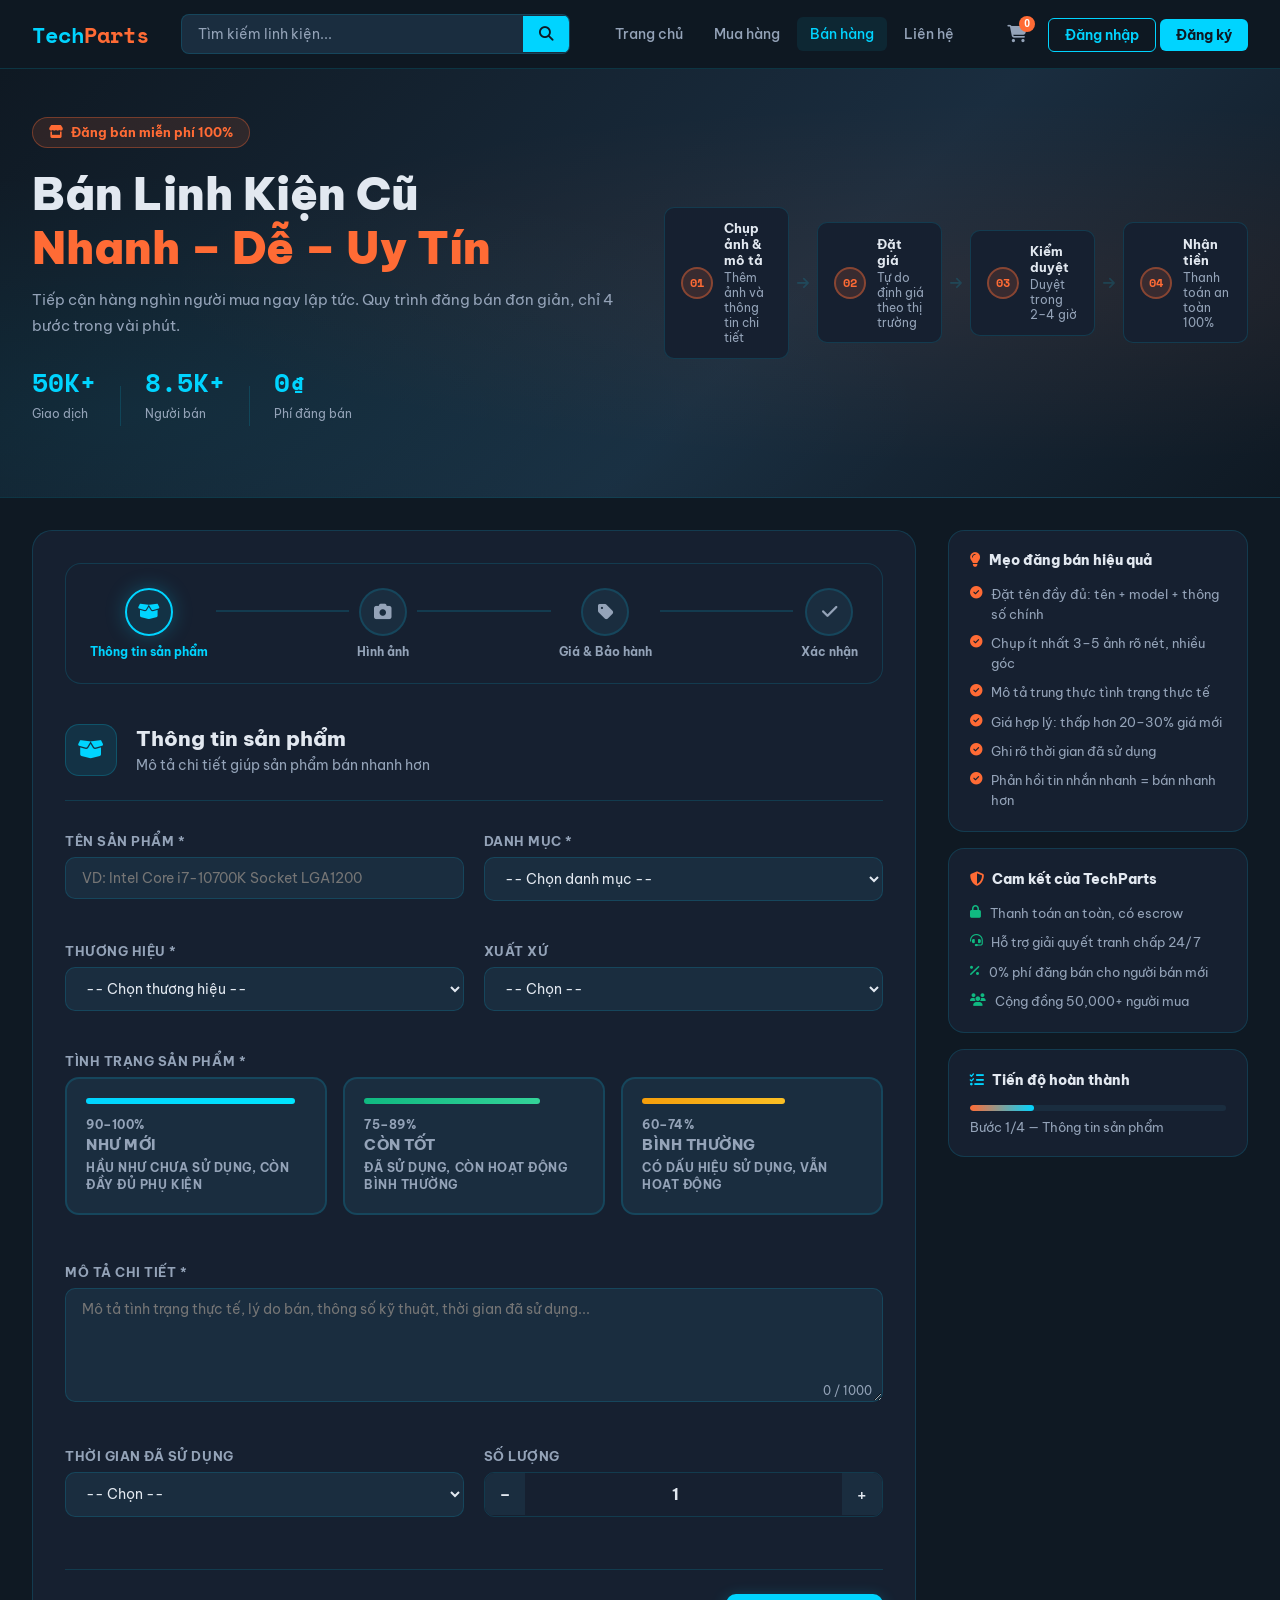
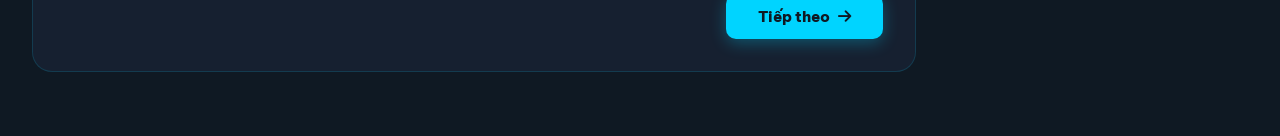
==== commit 1c6eb09f: "Update sell.html" ====
--- a/sell.html
+++ b/sell.html
@@ -29,7 +29,6 @@
       <a href="index.html">Trang chủ</a>
       <a href="shop.html">Mua hàng</a>
       <a href="sell.html" class="active">Bán hàng</a>
-      <a href="news.html">Tin tức</a>
       <a href="lien-he.html">Liên hệ</a>
     </nav>
     <div class="header-actions">
@@ -548,4 +547,4 @@
 
 <script src="sell.js"></script>
 </body>
-</html>+</html>
